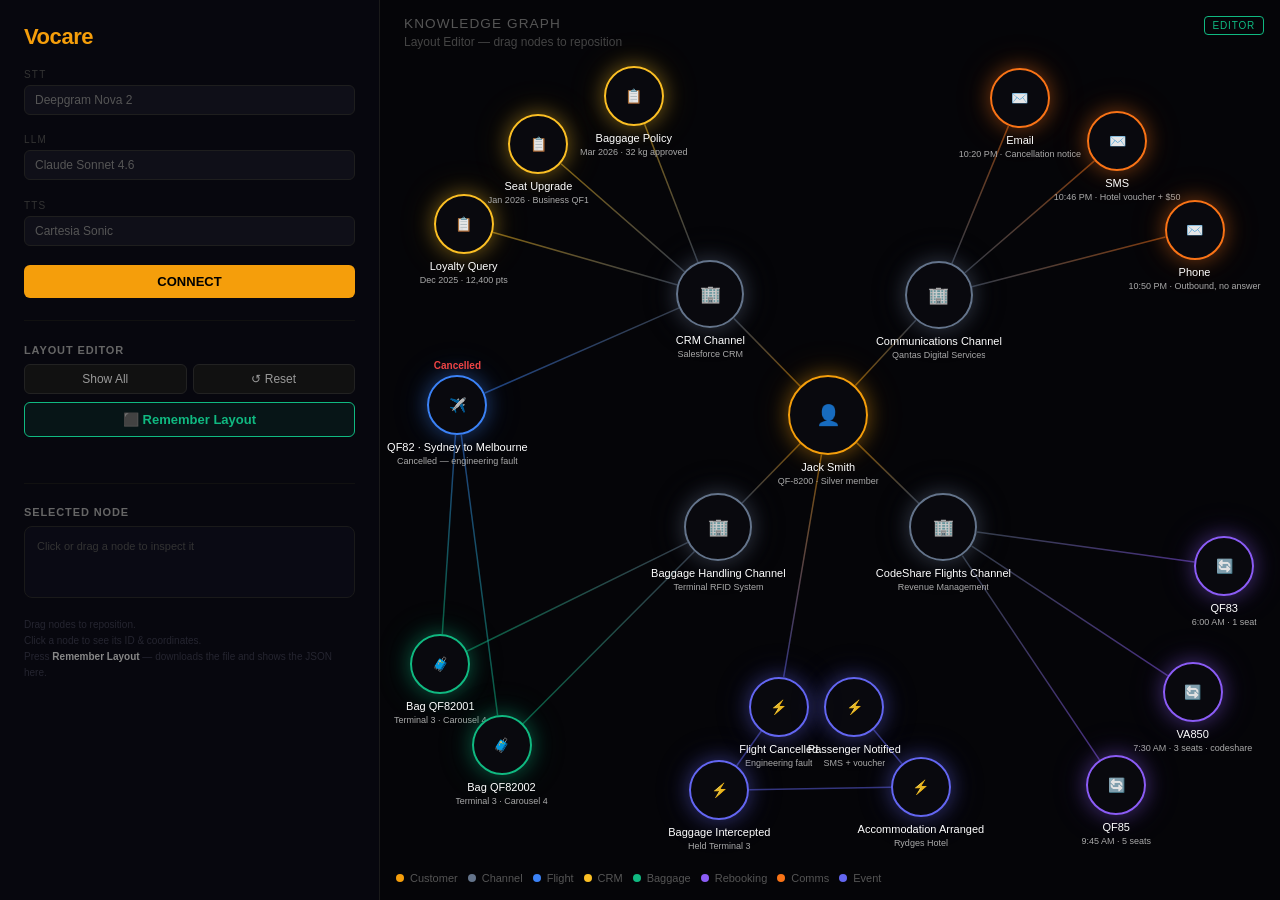
==== examples/vocare/static/graph-preview.html @ bd0ca1d4 "feat: apply user-defined node layout from layout editor Positions set via graph-preview.html drag ed" ====
<!DOCTYPE html>
<html lang="en">
<head>
  <meta charset="UTF-8" />
  <meta name="viewport" content="width=device-width, initial-scale=1.0" />
  <title>Graph Layout Editor — QF-8200</title>
  <style>
    *, *::before, *::after { box-sizing: border-box; margin: 0; padding: 0; }

    body {
      background: #050508;
      color: #e0e0e0;
      font-family: 'SF Pro Display', -apple-system, BlinkMacSystemFont, 'Segoe UI', sans-serif;
      height: 100vh;
      overflow: hidden;
      display: grid;
      grid-template-columns: 380px 1fr;
    }

    /* ── Left panel ── */
    .panel-left {
      background: #07070e;
      border-right: 1px solid #1a1a1a;
      display: flex;
      flex-direction: column;
      padding: 1.5rem;
      gap: 1.2rem;
      overflow-y: auto;
    }

    .app-title { font-size: 22px; font-weight: 700; color: #f59e0b; letter-spacing: -0.02em; }

    .section-label {
      font-size: 10px;
      color: #333;
      text-transform: uppercase;
      letter-spacing: 0.12em;
      margin-bottom: 5px;
    }

    .mock-select {
      width: 100%;
      padding: 7px 10px;
      background: #0f0f18;
      border: 1px solid #1e1e1e;
      border-radius: 6px;
      color: #555;
      font-size: 12px;
    }

    .mock-connect {
      width: 100%;
      padding: 9px;
      background: #f59e0b;
      border: none;
      border-radius: 6px;
      color: #000;
      font-weight: 700;
      font-size: 13px;
      cursor: default;
    }

    .divider { border-top: 1px solid #111; margin: 0.2rem 0; }

    /* ── Editor controls ── */
    .editor-section { display: flex; flex-direction: column; gap: 8px; }
    .editor-title {
      font-size: 11px;
      font-weight: 600;
      color: #666;
      text-transform: uppercase;
      letter-spacing: 0.08em;
    }

    .btn {
      font-size: 12px;
      font-weight: 500;
      padding: 7px 12px;
      border-radius: 6px;
      border: 1px solid #222;
      background: #111;
      color: #999;
      cursor: pointer;
      transition: all 0.18s;
      text-align: center;
    }
    .btn:hover { border-color: #444; color: #ddd; background: #1a1a1a; }

    .btn-remember {
      background: rgba(16,185,129,0.08);
      border-color: #10b981;
      color: #10b981;
      font-weight: 600;
      font-size: 13px;
      padding: 9px 12px;
    }
    .btn-remember:hover { background: rgba(16,185,129,0.16); }

    .btn-remember.saved {
      background: rgba(16,185,129,0.2);
      color: #34d399;
    }

    /* ── Node info panel ── */
    .node-info {
      background: #0a0a14;
      border: 1px solid #1a1a1a;
      border-radius: 8px;
      padding: 10px 12px;
      font-size: 11px;
      color: #555;
      min-height: 72px;
      line-height: 1.7;
    }
    .node-info .nid { color: #3b82f6; font-weight: 500; }
    .node-info .npos { color: #10b981; }
    .node-info .ntype { color: #8b5cf6; }

    .hint {
      font-size: 10px;
      color: #252530;
      line-height: 1.6;
    }

    /* ── Save status ── */
    .save-status {
      font-size: 11px;
      color: #555;
      text-align: center;
      min-height: 16px;
    }
    .save-status.ok { color: #10b981; }
    .save-status.err { color: #ef4444; }

    /* ── Right panel — graph scene ── */
    .scene {
      position: relative;
      overflow: hidden;
      background: #050508;
    }

    canvas {
      position: absolute;
      inset: 0;
      pointer-events: none;
      z-index: 1;
    }

    /* ── Nodes ── */
    .graph-node {
      position: absolute;
      border-radius: 50%;
      display: flex;
      flex-direction: column;
      align-items: center;
      justify-content: center;
      background: rgba(10, 10, 15, 0.88);
      border: 2px solid var(--node-color);
      transform: translate(-50%, -50%);
      cursor: grab;
      user-select: none;
      z-index: 3;
      transition: box-shadow 0.2s, opacity 0.4s;
    }
    .graph-node:active { cursor: grabbing; }
    .graph-node.dragging {
      box-shadow: 0 0 0 3px rgba(255,255,255,0.15), 0 0 30px var(--node-color-alpha);
      z-index: 10;
    }

    .graph-node.size-lg { width: 80px; height: 80px; }
    .graph-node.size-md { width: 68px; height: 68px; }
    .graph-node.size-sm { width: 60px; height: 60px; }

    .graph-node .node-icon { font-size: 14px; line-height: 1; }
    .graph-node.size-lg .node-icon { font-size: 20px; }
    .graph-node.size-md .node-icon { font-size: 17px; }

    .graph-node .node-label {
      position: absolute;
      bottom: -20px;
      left: 50%;
      transform: translateX(-50%);
      white-space: nowrap;
      font-size: 11px;
      font-weight: 500;
      color: #ccc;
      pointer-events: none;
    }
    .graph-node .node-sublabel {
      position: absolute;
      bottom: -33px;
      left: 50%;
      transform: translateX(-50%);
      white-space: nowrap;
      font-size: 9px;
      color: #666;
      pointer-events: none;
      max-width: 160px;
      overflow: hidden;
      text-overflow: ellipsis;
    }
    .graph-node .node-alert {
      position: absolute;
      top: -17px;
      left: 50%;
      transform: translateX(-50%);
      font-size: 10px;
      font-weight: 600;
      color: #ef4444;
      white-space: nowrap;
      pointer-events: none;
      animation: alertPulse 1.5s ease-in-out infinite;
    }
    @keyframes alertPulse { 0%,100% { opacity:.5; } 50% { opacity:1; } }

    /* Active / inactive states — matches deployed app */
    .graph-node.inactive {
      opacity: 0.35;
      box-shadow: none;
    }
    .graph-node.inactive .node-icon { opacity: 0.3; }
    .graph-node.inactive .node-label { color: #555; }
    .graph-node.inactive .node-sublabel { color: #333; }

    .graph-node.active {
      opacity: 1;
      box-shadow: 0 0 20px var(--node-color-alpha), 0 0 40px var(--node-color-alpha-dim);
    }
    .graph-node.active .node-icon { opacity: 0.9; color: #fff; }
    .graph-node.active .node-label { color: #fff; }
    .graph-node.active .node-sublabel { color: #aaa; }

    /* ── Graph overlay labels ── */
    .graph-header {
      position: absolute;
      top: 1rem;
      left: 1.5rem;
      z-index: 20;
      pointer-events: none;
    }
    .graph-header h2 {
      font-size: 0.85rem;
      font-weight: 500;
      color: #555;
      text-transform: uppercase;
      letter-spacing: 0.08em;
    }
    .graph-header .graph-status {
      font-size: 0.75rem;
      color: #444;
      margin-top: 0.25rem;
    }

    .graph-legend {
      position: absolute;
      bottom: 1rem;
      left: 1rem;
      display: flex;
      flex-wrap: wrap;
      gap: 10px;
      z-index: 20;
      pointer-events: none;
    }
    .legend-item { display: flex; align-items: center; gap: 6px; font-size: 11px; color: #555; }
    .legend-dot { width: 8px; height: 8px; border-radius: 50%; flex-shrink: 0; }

    /* ── Editor mode badge ── */
    .editor-badge {
      position: absolute;
      top: 1rem;
      right: 1rem;
      font-size: 10px;
      color: #10b981;
      border: 1px solid #10b981;
      border-radius: 4px;
      padding: 3px 8px;
      letter-spacing: 0.08em;
      z-index: 20;
      pointer-events: none;
    }
  </style>
</head>
<body>

<!-- Left panel: deployed-app controls + editor tools -->
<div class="panel-left">
  <div class="app-title">Vocare</div>

  <div>
    <div class="section-label">STT</div>
    <div class="mock-select">Deepgram Nova 2</div>
  </div>
  <div>
    <div class="section-label">LLM</div>
    <div class="mock-select">Claude Sonnet 4.6</div>
  </div>
  <div>
    <div class="section-label">TTS</div>
    <div class="mock-select">Cartesia Sonic</div>
  </div>

  <button class="mock-connect">CONNECT</button>
  <div class="divider"></div>

  <!-- Editor tools -->
  <div class="editor-section">
    <div class="editor-title">Layout Editor</div>

    <div style="display:flex;gap:6px;">
      <button class="btn" id="btnShowAll" style="flex:1;">Show All</button>
      <button class="btn" id="btnReplay"  style="flex:1;">↺ Reset</button>
    </div>

    <button class="btn-remember btn" id="btnRemember">⬛ Remember Layout</button>
    <div class="save-status" id="saveStatus"></div>
  </div>

  <div class="divider"></div>

  <!-- Selected node info -->
  <div class="editor-section">
    <div class="editor-title">Selected Node</div>
    <div class="node-info" id="nodeInfo">
      <span style="color:#333;">Click or drag a node to inspect it</span>
    </div>
  </div>

  <!-- Layout JSON output panel -->
  <div id="layoutOutput" style="display:none;flex-direction:column;gap:6px;">
    <div style="display:flex;justify-content:space-between;align-items:center;">
      <div class="editor-title">Layout JSON</div>
      <button class="btn" style="padding:2px 8px;font-size:10px;" onclick="document.getElementById('layoutOutput').style.display='none'">✕</button>
    </div>
    <textarea id="layoutJson" readonly
      style="width:100%;height:140px;background:#0a0a14;border:1px solid #1e1e1e;border-radius:6px;
             color:#10b981;font-size:10px;font-family:monospace;padding:8px;resize:vertical;"></textarea>
    <div style="font-size:10px;color:#333;">Copy this and paste it to Claude, or tell Claude "apply layout-export.json".</div>
  </div>

  <div class="hint">
    Drag nodes to reposition.<br>
    Click a node to see its ID &amp; coordinates.<br>
    Press <strong style="color:#888;">Remember Layout</strong> — downloads the file and shows the JSON here.
  </div>
</div>

<!-- Right panel: graph -->
<div class="scene" id="scene">
  <canvas id="edgeCanvas"></canvas>
  <div id="world"></div>

  <div class="graph-header">
    <h2>Knowledge Graph</h2>
    <div class="graph-status" id="graphStatus">Layout Editor — drag nodes to reposition</div>
  </div>

  <div class="editor-badge">EDITOR</div>

  <div class="graph-legend">
    <div class="legend-item"><div class="legend-dot" style="background:#f59e0b;"></div>Customer</div>
    <div class="legend-item"><div class="legend-dot" style="background:#64748b;"></div>Channel</div>
    <div class="legend-item"><div class="legend-dot" style="background:#3b82f6;"></div>Flight</div>
    <div class="legend-item"><div class="legend-dot" style="background:#fbbf24;"></div>CRM</div>
    <div class="legend-item"><div class="legend-dot" style="background:#10b981;"></div>Baggage</div>
    <div class="legend-item"><div class="legend-dot" style="background:#8b5cf6;"></div>Rebooking</div>
    <div class="legend-item"><div class="legend-dot" style="background:#f97316;"></div>Comms</div>
    <div class="legend-item"><div class="legend-dot" style="background:#6366f1;"></div>Event</div>
  </div>
</div>

<script>
// ── Graph data ────────────────────────────────────────────────────────────────

const GRAPH_DATA = {
  nodes: [
    { id: 'customer-QF-8200',          type: 'Customer',
      label: 'Jack Smith', sublabel: 'QF-8200 · Silver member' },

    { id: 'channel-crm',               type: 'Channel', label: 'CRM Channel',              sublabel: 'Salesforce CRM' },
    { id: 'channel-communications',    type: 'Channel', label: 'Communications Channel',   sublabel: 'Qantas Digital Services' },
    { id: 'channel-baggage-handling',  type: 'Channel', label: 'Baggage Handling Channel', sublabel: 'Terminal RFID System' },
    { id: 'channel-codeshare-flights', type: 'Channel', label: 'CodeShare Flights Channel',sublabel: 'Revenue Management' },

    { id: 'flight-QF82',   type: 'FlightOperation',
      label: 'QF82 · Sydney to Melbourne', sublabel: 'Cancelled — engineering fault', alert: true },
    { id: 'crm-crm-001',   type: 'CRMRecord', label: 'Loyalty Query',  sublabel: 'Dec 2025 · 12,400 pts' },
    { id: 'crm-crm-002',   type: 'CRMRecord', label: 'Seat Upgrade',   sublabel: 'Jan 2026 · Business QF1' },
    { id: 'crm-crm-003',   type: 'CRMRecord', label: 'Baggage Policy', sublabel: 'Mar 2026 · 32 kg approved' },

    { id: 'comm-Email',    type: 'Communication', label: 'Email', sublabel: '10:20 PM · Cancellation notice' },
    { id: 'comm-SMS',      type: 'Communication', label: 'SMS',   sublabel: '10:46 PM · Hotel voucher + $50' },
    { id: 'comm-Phone',    type: 'Communication', label: 'Phone', sublabel: '10:50 PM · Outbound, no answer' },

    { id: 'baggage-QF82001', type: 'Baggage', label: 'Bag QF82001', sublabel: 'Terminal 3 · Carousel 4' },
    { id: 'baggage-QF82002', type: 'Baggage', label: 'Bag QF82002', sublabel: 'Terminal 3 · Carousel 4' },

    { id: 'rebooking-QF83',  type: 'Rebooking', label: 'QF83',  sublabel: '6:00 AM · 1 seat' },
    { id: 'rebooking-VA850', type: 'Rebooking', label: 'VA850', sublabel: '7:30 AM · 3 seats · codeshare' },
    { id: 'rebooking-QF85',  type: 'Rebooking', label: 'QF85',  sublabel: '9:45 AM · 5 seats' },

    { id: 'event-evt-001', type: 'Event', label: 'Flight Cancelled',       sublabel: 'Engineering fault' },
    { id: 'event-evt-002', type: 'Event', label: 'Baggage Intercepted',    sublabel: 'Held Terminal 3' },
    { id: 'event-evt-003', type: 'Event', label: 'Accommodation Arranged', sublabel: 'Rydges Hotel' },
    { id: 'event-evt-004', type: 'Event', label: 'Passenger Notified',     sublabel: 'SMS + voucher' },
  ],
  edges: [
    { source: 'customer-QF-8200', target: 'channel-crm' },
    { source: 'customer-QF-8200', target: 'channel-communications' },
    { source: 'customer-QF-8200', target: 'channel-baggage-handling' },
    { source: 'customer-QF-8200', target: 'channel-codeshare-flights' },

    { source: 'channel-crm', target: 'flight-QF82' },
    { source: 'channel-crm', target: 'crm-crm-001' },
    { source: 'channel-crm', target: 'crm-crm-002' },
    { source: 'channel-crm', target: 'crm-crm-003' },

    { source: 'channel-communications', target: 'comm-Email' },
    { source: 'channel-communications', target: 'comm-SMS' },
    { source: 'channel-communications', target: 'comm-Phone' },

    { source: 'channel-baggage-handling', target: 'baggage-QF82001' },
    { source: 'channel-baggage-handling', target: 'baggage-QF82002' },

    { source: 'channel-codeshare-flights', target: 'rebooking-QF83' },
    { source: 'channel-codeshare-flights', target: 'rebooking-VA850' },
    { source: 'channel-codeshare-flights', target: 'rebooking-QF85' },

    { source: 'baggage-QF82001', target: 'flight-QF82' },
    { source: 'baggage-QF82002', target: 'flight-QF82' },

    { source: 'customer-QF-8200', target: 'event-evt-001' },
    { source: 'event-evt-001',    target: 'event-evt-002' },
    { source: 'event-evt-002',    target: 'event-evt-003' },
    { source: 'event-evt-003',    target: 'event-evt-004' },
  ],
};

// ── Visual config ─────────────────────────────────────────────────────────────

const TYPE_COLORS = {
  Customer:        { hex: '#f59e0b', rgb: '245,158,11' },
  Channel:         { hex: '#64748b', rgb: '100,116,139' },
  FlightOperation: { hex: '#3b82f6', rgb: '59,130,246' },
  CRMRecord:       { hex: '#fbbf24', rgb: '251,191,36' },
  Baggage:         { hex: '#10b981', rgb: '16,185,129' },
  Rebooking:       { hex: '#8b5cf6', rgb: '139,92,246' },
  Communication:   { hex: '#f97316', rgb: '249,115,22' },
  Event:           { hex: '#6366f1', rgb: '99,102,241' },
};

const NODE_ICONS = {
  Customer: '👤', Channel: '🏢', FlightOperation: '✈️',
  CRMRecord: '📋', Baggage: '🧳', Rebooking: '🔄',
  Communication: '✉️', Event: '⚡',
};

// Radius in px (half of node diameter) — used for edge termination
const NODE_RADII = { Customer: 40, Channel: 34 };
function nodeRadius(type) { return NODE_RADII[type] || 30; }

// z values per type (preserved for deployed LAYOUT_MAP, not used for 2D rendering)
const TYPE_Z = {
  Customer: 0, Channel: -150,
  FlightOperation: -300, CRMRecord: -300, Communication: -300,
  Baggage: -300, Rebooking: -300, Event: -450,
};

const INITIAL_LAYOUT = {
  Customer:        [{ xPct: 49.8, yPct: 46.1 }],
  Channel: [
    { xPct: 36.7, yPct: 32.7 },
    { xPct: 62.1, yPct: 32.8 },
    { xPct: 37.6, yPct: 58.6 },
    { xPct: 62.6, yPct: 58.6 },
  ],
  FlightOperation: [{ xPct: 8.6,  yPct: 45.0 }],
  CRMRecord:       [{ xPct: 9.3,  yPct: 24.9 }, { xPct: 17.6, yPct: 16.0 }, { xPct: 28.2, yPct: 10.7 }],
  Communication:   [{ xPct: 71.1, yPct: 10.9 }, { xPct: 81.9, yPct: 15.7 }, { xPct: 90.5, yPct: 25.5 }],
  Baggage:         [{ xPct: 6.7,  yPct: 73.8 }, { xPct: 13.5, yPct: 82.8 }],
  Rebooking:       [{ xPct: 93.8, yPct: 62.9 }, { xPct: 90.3, yPct: 76.9 }, { xPct: 81.8, yPct: 87.2 }],
  Event:           [{ xPct: 44.3, yPct: 78.5 }, { xPct: 37.7, yPct: 87.8 }, { xPct: 60.1, yPct: 87.4 }, { xPct: 52.7, yPct: 78.5 }],
};

const TYPE_ORDER = ['Customer','Channel','FlightOperation','CRMRecord','Communication','Baggage','Rebooking','Event'];

// ── State ─────────────────────────────────────────────────────────────────────

const scene    = document.getElementById('scene');
const world    = document.getElementById('world');
const canvas   = document.getElementById('edgeCanvas');
const ctx      = canvas.getContext('2d');
const nodeInfo = document.getElementById('nodeInfo');
const status   = document.getElementById('graphStatus');
const saveStatus = document.getElementById('saveStatus');

let nodes    = [];   // { id, type, el, xPct, yPct, z, active }
let edges    = [];   // { srcId, tgtId }
let nodeMap  = {};
let selected = null;

// Drag state
let dragging  = null;
let dragOffX  = 0;
let dragOffY  = 0;

// ── Build scene ───────────────────────────────────────────────────────────────

function buildScene() {
  world.innerHTML = '';
  nodes = []; edges = []; nodeMap = {};
  selected = null;

  const groups = {};
  GRAPH_DATA.nodes.forEach(n => {
    if (!groups[n.type]) groups[n.type] = [];
    groups[n.type].push(n);
  });

  TYPE_ORDER.forEach(type => {
    const group   = groups[type] || [];
    const layouts = INITIAL_LAYOUT[type] || [];
    group.forEach((n, i) => {
      const pos   = layouts[i] || layouts[0] || { xPct: 50, yPct: 50 };
      const color = TYPE_COLORS[n.type] || TYPE_COLORS.Customer;
      const sizeClass = type === 'Customer' ? 'size-lg' : type === 'Channel' ? 'size-md' : 'size-sm';

      const el = document.createElement('div');
      el.className = `graph-node ${sizeClass} inactive`;
      el.style.setProperty('--node-color',           color.hex);
      el.style.setProperty('--node-color-alpha',     `rgba(${color.rgb}, 0.4)`);
      el.style.setProperty('--node-color-alpha-dim', `rgba(${color.rgb}, 0.15)`);

      const icon = document.createElement('span');
      icon.className = 'node-icon';
      icon.textContent = NODE_ICONS[type] || '?';
      el.appendChild(icon);

      const label = document.createElement('span');
      label.className = 'node-label';
      label.textContent = n.label;
      el.appendChild(label);

      if (n.sublabel) {
        const sub = document.createElement('span');
        sub.className = 'node-sublabel';
        sub.textContent = n.sublabel;
        el.appendChild(sub);
      }

      if (n.alert) {
        const alert = document.createElement('span');
        alert.className = 'node-alert';
        alert.textContent = 'Cancelled';
        el.appendChild(alert);
      }

      world.appendChild(el);

      const node = {
        id: n.id, type: n.type, el,
        xPct: pos.xPct, yPct: pos.yPct,
        z: TYPE_Z[type] ?? -300,
        active: false,
      };
      nodes.push(node);
      nodeMap[n.id] = node;

      positionNode(node);
      attachDrag(el, node);
    });
  });

  GRAPH_DATA.edges.forEach(e => {
    if (nodeMap[e.source] && nodeMap[e.target]) {
      edges.push({ srcId: e.source, tgtId: e.target });
    }
  });

  resize();
  drawEdges();
}

function positionNode(node) {
  const W = scene.clientWidth;
  const H = scene.clientHeight;
  node.el.style.left = `${node.xPct / 100 * W}px`;
  node.el.style.top  = `${node.yPct / 100 * H}px`;
}

function nodeCenter(node) {
  const W = scene.clientWidth;
  const H = scene.clientHeight;
  return { x: node.xPct / 100 * W, y: node.yPct / 100 * H };
}

// ── Edge drawing — border-to-border ──────────────────────────────────────────

function edgeEndpoints(sx, sy, sr, tx, ty, tr) {
  const dx = tx - sx;
  const dy = ty - sy;
  const dist = Math.hypot(dx, dy);
  if (dist < 2) return [sx, sy, tx, ty];
  const nx = dx / dist;
  const ny = dy / dist;
  return [sx + nx * sr, sy + ny * sr, tx - nx * tr, ty - ny * tr];
}

function drawEdges() {
  const W = scene.clientWidth;
  const H = scene.clientHeight;
  const dpr = window.devicePixelRatio || 1;
  ctx.clearRect(0, 0, W, H);

  edges.forEach(e => {
    const src = nodeMap[e.srcId];
    const tgt = nodeMap[e.tgtId];
    if (!src || !tgt) return;

    const sc = nodeCenter(src);
    const tc = nodeCenter(tgt);
    const sr = nodeRadius(src.type);
    const tr = nodeRadius(tgt.type);
    const [x1, y1, x2, y2] = edgeEndpoints(sc.x, sc.y, sr, tc.x, tc.y, tr);

    const srcColor = TYPE_COLORS[src.type] || TYPE_COLORS.Customer;
    const tgtColor = TYPE_COLORS[tgt.type] || TYPE_COLORS.Customer;
    const grad = ctx.createLinearGradient(x1, y1, x2, y2);

    const srcAlpha = src.active ? 0.5 : 0.15;
    const tgtAlpha = tgt.active ? 0.5 : 0.15;
    grad.addColorStop(0, `rgba(${srcColor.rgb}, ${srcAlpha})`);
    grad.addColorStop(1, `rgba(${tgtColor.rgb}, ${tgtAlpha})`);

    ctx.beginPath();
    ctx.moveTo(x1, y1);
    ctx.lineTo(x2, y2);
    ctx.strokeStyle = grad;
    ctx.lineWidth = src.active && tgt.active ? 1.5 : 0.8;
    ctx.stroke();
  });
}

// ── Drag ─────────────────────────────────────────────────────────────────────

function attachDrag(el, node) {
  el.addEventListener('pointerdown', (e) => {
    e.preventDefault();
    dragging  = node;
    dragOffX  = e.clientX - el.getBoundingClientRect().left - el.offsetWidth / 2 + (node.xPct / 100 * scene.clientWidth - el.getBoundingClientRect().left - el.offsetWidth / 2);
    dragOffY  = 0;
    el.setPointerCapture(e.pointerId);
    el.classList.add('dragging');
    selectNode(node);
  });

  el.addEventListener('pointermove', (e) => {
    if (dragging !== node) return;
    const rect = scene.getBoundingClientRect();
    const W = scene.clientWidth;
    const H = scene.clientHeight;
    const x = e.clientX - rect.left;
    const y = e.clientY - rect.top;
    node.xPct = Math.max(2, Math.min(98, (x / W) * 100));
    node.yPct = Math.max(2, Math.min(98, (y / H) * 100));
    positionNode(node);
    updateNodeInfo(node);
    drawEdges();
  });

  el.addEventListener('pointerup', () => {
    if (dragging !== node) return;
    el.classList.remove('dragging');
    dragging = null;
    updateNodeInfo(node);
    drawEdges();
  });

  // Click to select (without drag)
  el.addEventListener('click', () => selectNode(node));
}

// ── Selection ─────────────────────────────────────────────────────────────────

function selectNode(node) {
  selected = node;
  updateNodeInfo(node);
}

function updateNodeInfo(node) {
  nodeInfo.innerHTML = `
    <span class="ntype">${node.type}</span><br>
    <span class="nid">${node.id}</span><br>
    <span class="npos">x: ${node.xPct.toFixed(1)}%  y: ${node.yPct.toFixed(1)}%</span>
    <span style="color:#333;">  z: ${node.z}</span>
  `;
}

// ── Activate all / replay ─────────────────────────────────────────────────────

function showAll() {
  nodes.forEach(n => {
    n.active = true;
    n.el.classList.remove('inactive');
    n.el.classList.add('active');
  });
  drawEdges();
}

function resetActive() {
  nodes.forEach(n => {
    n.active = false;
    n.el.classList.remove('active');
    n.el.classList.add('inactive');
  });
  drawEdges();
  status.textContent = 'Layout Editor — drag nodes to reposition';
}

// ── Remember layout ───────────────────────────────────────────────────────────

function buildLayoutExport() {
  // Group nodes by type in typeOrder order, preserving slot order
  const byType = {};
  TYPE_ORDER.forEach(t => { byType[t] = []; });
  nodes.forEach(n => {
    if (byType[n.type] !== undefined) {
      byType[n.type].push({
        xPct: Math.round(n.xPct * 10) / 10,
        yPct: Math.round(n.yPct * 10) / 10,
        z: n.z,
      });
    }
  });
  // Remove empty types
  Object.keys(byType).forEach(k => { if (!byType[k].length) delete byType[k]; });
  return byType;
}

function rememberLayout() {
  const btn    = document.getElementById('btnRemember');
  const layout = buildLayoutExport();
  const json   = JSON.stringify(layout, null, 2);

  // 1. Download the file directly to the user's machine
  const blob = new Blob([json], { type: 'application/json' });
  const url  = URL.createObjectURL(blob);
  const a    = document.createElement('a');
  a.href     = url;
  a.download = 'layout-export.json';
  a.click();
  URL.revokeObjectURL(url);

  // 2. Show the JSON in the output panel so Claude can also read it from chat
  const panel = document.getElementById('layoutOutput');
  const ta    = document.getElementById('layoutJson');
  ta.value    = json;
  panel.style.display = 'flex';
  ta.select();

  btn.classList.add('saved');
  btn.textContent = '✓ Layout Remembered';
  saveStatus.textContent = 'Downloaded layout-export.json — tell Claude "apply it".';
  saveStatus.className = 'save-status ok';

  setTimeout(() => {
    btn.classList.remove('saved');
    btn.textContent = '⬛ Remember Layout';
  }, 3000);
}

// ── Resize ────────────────────────────────────────────────────────────────────

function resize() {
  const dpr = window.devicePixelRatio || 1;
  const W = scene.clientWidth;
  const H = scene.clientHeight;
  canvas.width  = W * dpr;
  canvas.height = H * dpr;
  canvas.style.width  = W + 'px';
  canvas.style.height = H + 'px';
  ctx.setTransform(dpr, 0, 0, dpr, 0, 0);
  nodes.forEach(positionNode);
  drawEdges();
}

window.addEventListener('resize', resize);

// ── Wire buttons ──────────────────────────────────────────────────────────────

document.getElementById('btnShowAll').addEventListener('click', showAll);
document.getElementById('btnReplay').addEventListener('click', resetActive);
document.getElementById('btnRemember').addEventListener('click', rememberLayout);

// ── Boot ──────────────────────────────────────────────────────────────────────

buildScene();
// Start with all nodes visible so the layout is easy to work with
showAll();
</script>
</body>
</html>
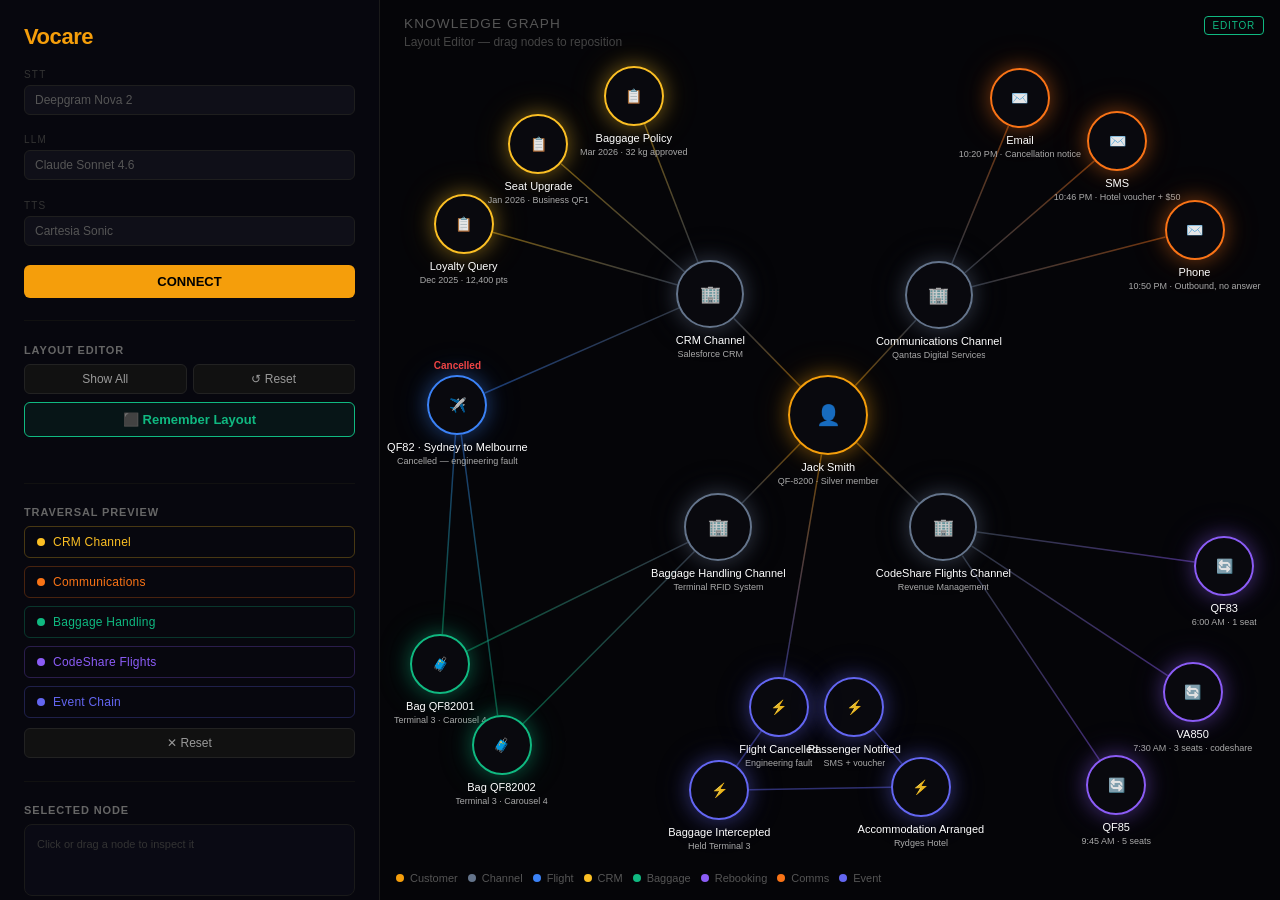
==== commit 2563aab7: "fix: TTS interruptions & graph layout optimizations" ====
--- a/examples/vocare/static/graph-preview.html
+++ b/examples/vocare/static/graph-preview.html
@@ -99,6 +99,33 @@
     .btn-remember.saved {
       background: rgba(16,185,129,0.2);
       color: #34d399;
+    }
+
+    /* ── Traversal buttons ── */
+    .btn-traversal {
+      width: 100%;
+      padding: 8px 12px;
+      border-radius: 6px;
+      border: 1px solid;
+      background: transparent;
+      font-size: 12px;
+      font-weight: 500;
+      cursor: pointer;
+      transition: all 0.18s;
+      text-align: left;
+      display: flex;
+      align-items: center;
+      gap: 8px;
+      letter-spacing: 0.02em;
+    }
+    .btn-traversal:hover { filter: brightness(1.3); background: rgba(255,255,255,0.03); }
+    .btn-traversal.trav-active { filter: brightness(1.4); background: rgba(255,255,255,0.06); }
+
+    .trav-dot {
+      width: 8px;
+      height: 8px;
+      border-radius: 50%;
+      flex-shrink: 0;
     }
 
     /* ── Node info panel ── */
@@ -318,6 +345,46 @@
 
   <div class="divider"></div>
 
+  <!-- Traversal paths -->
+  <div class="editor-section">
+    <div class="editor-title">Traversal Preview</div>
+
+    <button class="btn-traversal" id="trav-crm"
+      style="color:#fbbf24;border-color:#fbbf2444;"
+      onclick="highlightPath('crm')">
+      <span class="trav-dot" style="background:#fbbf24;"></span>CRM Channel
+    </button>
+
+    <button class="btn-traversal" id="trav-comms"
+      style="color:#f97316;border-color:#f9731644;"
+      onclick="highlightPath('comms')">
+      <span class="trav-dot" style="background:#f97316;"></span>Communications
+    </button>
+
+    <button class="btn-traversal" id="trav-baggage"
+      style="color:#10b981;border-color:#10b98144;"
+      onclick="highlightPath('baggage')">
+      <span class="trav-dot" style="background:#10b981;"></span>Baggage Handling
+    </button>
+
+    <button class="btn-traversal" id="trav-codeshare"
+      style="color:#8b5cf6;border-color:#8b5cf644;"
+      onclick="highlightPath('codeshare')">
+      <span class="trav-dot" style="background:#8b5cf6;"></span>CodeShare Flights
+    </button>
+
+    <button class="btn-traversal" id="trav-events"
+      style="color:#6366f1;border-color:#6366f144;"
+      onclick="highlightPath('events')">
+      <span class="trav-dot" style="background:#6366f1;"></span>Event Chain
+    </button>
+
+    <button class="btn" id="btnClearPath" onclick="clearPath()"
+      style="margin-top:2px;">✕ Reset</button>
+  </div>
+
+  <div class="divider"></div>
+
   <!-- Selected node info -->
   <div class="editor-section">
     <div class="editor-title">Selected Node</div>
@@ -484,6 +551,45 @@
 
 const TYPE_ORDER = ['Customer','Channel','FlightOperation','CRMRecord','Communication','Baggage','Rebooking','Event'];
 
+// ── Traversal paths ───────────────────────────────────────────────────────────
+// Each path defines the ordered node sequence and which edges light up.
+// steps[0] is always Customer; animation plays one step every STEP_MS.
+
+const STEP_MS = 320;
+
+const TRAVERSAL_PATHS = {
+  crm: {
+    label: 'CRM',
+    color: '#fbbf24',
+    steps: ['customer-QF-8200','channel-crm','flight-QF82','crm-crm-001','crm-crm-002','crm-crm-003'],
+    edgeKeys: new Set(['customer-QF-8200::channel-crm','channel-crm::flight-QF82','channel-crm::crm-crm-001','channel-crm::crm-crm-002','channel-crm::crm-crm-003']),
+  },
+  comms: {
+    label: 'Communications',
+    color: '#f97316',
+    steps: ['customer-QF-8200','channel-communications','comm-Email','comm-SMS','comm-Phone'],
+    edgeKeys: new Set(['customer-QF-8200::channel-communications','channel-communications::comm-Email','channel-communications::comm-SMS','channel-communications::comm-Phone']),
+  },
+  baggage: {
+    label: 'Baggage',
+    color: '#10b981',
+    steps: ['customer-QF-8200','channel-baggage-handling','baggage-QF82001','baggage-QF82002'],
+    edgeKeys: new Set(['customer-QF-8200::channel-baggage-handling','channel-baggage-handling::baggage-QF82001','channel-baggage-handling::baggage-QF82002']),
+  },
+  codeshare: {
+    label: 'Flights',
+    color: '#8b5cf6',
+    steps: ['customer-QF-8200','channel-codeshare-flights','rebooking-QF83','rebooking-VA850','rebooking-QF85'],
+    edgeKeys: new Set(['customer-QF-8200::channel-codeshare-flights','channel-codeshare-flights::rebooking-QF83','channel-codeshare-flights::rebooking-VA850','channel-codeshare-flights::rebooking-QF85']),
+  },
+  events: {
+    label: 'Event Chain',
+    color: '#6366f1',
+    steps: ['customer-QF-8200','event-evt-001','event-evt-002','event-evt-003','event-evt-004'],
+    edgeKeys: new Set(['customer-QF-8200::event-evt-001','event-evt-001::event-evt-002','event-evt-002::event-evt-003','event-evt-003::event-evt-004']),
+  },
+};
+
 // ── State ─────────────────────────────────────────────────────────────────────
 
 const scene    = document.getElementById('scene');
@@ -503,6 +609,11 @@
 let dragging  = null;
 let dragOffX  = 0;
 let dragOffY  = 0;
+
+// Path highlight state — null when not in path mode
+let activePath    = null;  // current TRAVERSAL_PATHS entry
+let revealedIds   = null;  // Set of node IDs revealed so far in animation
+let pathTimers    = [];    // setTimeout handles so we can cancel
 
 // ── Build scene ───────────────────────────────────────────────────────────────
 
@@ -609,7 +720,6 @@
 function drawEdges() {
   const W = scene.clientWidth;
   const H = scene.clientHeight;
-  const dpr = window.devicePixelRatio || 1;
   ctx.clearRect(0, 0, W, H);
 
   edges.forEach(e => {
@@ -625,19 +735,53 @@
 
     const srcColor = TYPE_COLORS[src.type] || TYPE_COLORS.Customer;
     const tgtColor = TYPE_COLORS[tgt.type] || TYPE_COLORS.Customer;
-    const grad = ctx.createLinearGradient(x1, y1, x2, y2);
-
-    const srcAlpha = src.active ? 0.5 : 0.15;
-    const tgtAlpha = tgt.active ? 0.5 : 0.15;
-    grad.addColorStop(0, `rgba(${srcColor.rgb}, ${srcAlpha})`);
-    grad.addColorStop(1, `rgba(${tgtColor.rgb}, ${tgtAlpha})`);
-
-    ctx.beginPath();
-    ctx.moveTo(x1, y1);
-    ctx.lineTo(x2, y2);
-    ctx.strokeStyle = grad;
-    ctx.lineWidth = src.active && tgt.active ? 1.5 : 0.8;
-    ctx.stroke();
+
+    let lineWidth, alpha, glowing = false;
+
+    if (activePath) {
+      // Path mode: only light up edges where BOTH endpoints are revealed
+      const key  = `${e.srcId}::${e.tgtId}`;
+      const rkey = `${e.tgtId}::${e.srcId}`;
+      const inPath = activePath.edgeKeys.has(key) || activePath.edgeKeys.has(rkey);
+      const revealed = revealedIds && revealedIds.has(e.srcId) && revealedIds.has(e.tgtId);
+      if (inPath && revealed) {
+        lineWidth = 2.2;
+        alpha     = 0.85;
+        glowing   = true;
+      } else {
+        lineWidth = 0.6;
+        alpha     = 0.04;
+      }
+    } else {
+      // Normal mode: brightness follows node active state
+      lineWidth = src.active && tgt.active ? 1.5 : 0.7;
+      alpha     = src.active && tgt.active ? 0.45 : 0.12;
+    }
+
+    if (glowing) {
+      // Solid path color with glow
+      ctx.save();
+      ctx.shadowColor = activePath.color;
+      ctx.shadowBlur  = 12;
+      ctx.strokeStyle = activePath.color;
+      ctx.lineWidth   = lineWidth;
+      ctx.globalAlpha = alpha;
+      ctx.beginPath();
+      ctx.moveTo(x1, y1);
+      ctx.lineTo(x2, y2);
+      ctx.stroke();
+      ctx.restore();
+    } else {
+      const grad = ctx.createLinearGradient(x1, y1, x2, y2);
+      grad.addColorStop(0, `rgba(${srcColor.rgb}, ${alpha})`);
+      grad.addColorStop(1, `rgba(${tgtColor.rgb}, ${alpha})`);
+      ctx.beginPath();
+      ctx.moveTo(x1, y1);
+      ctx.lineTo(x2, y2);
+      ctx.strokeStyle = grad;
+      ctx.lineWidth   = lineWidth;
+      ctx.stroke();
+    }
   });
 }
 
@@ -769,6 +913,81 @@
   }, 3000);
 }
 
+// ── Path traversal ───────────────────────────────────────────────────────────
+
+function clearPath() {
+  pathTimers.forEach(clearTimeout);
+  pathTimers = [];
+  activePath  = null;
+  revealedIds = null;
+
+  // Restore all nodes to active (show-all state)
+  nodes.forEach(n => {
+    n.active = true;
+    n.el.classList.remove('inactive', 'path-dim');
+    n.el.classList.add('active');
+    n.el.style.opacity = '';
+  });
+  drawEdges();
+  status.textContent = 'Layout Editor — drag nodes to reposition';
+
+  // Deactivate all traversal buttons
+  document.querySelectorAll('.btn-traversal').forEach(b => b.classList.remove('trav-active'));
+}
+
+function highlightPath(key) {
+  const path = TRAVERSAL_PATHS[key];
+  if (!path) return;
+
+  // Cancel any in-progress animation
+  pathTimers.forEach(clearTimeout);
+  pathTimers = [];
+  document.querySelectorAll('.btn-traversal').forEach(b => b.classList.remove('trav-active'));
+  document.getElementById(`trav-${key}`).classList.add('trav-active');
+
+  activePath  = path;
+  revealedIds = new Set();
+  const pathSet = new Set(path.steps);
+
+  // Dim all nodes immediately
+  nodes.forEach(n => {
+    n.active = false;
+    n.el.classList.remove('active');
+    n.el.classList.add('inactive');
+    n.el.style.opacity = pathSet.has(n.id) ? '0.2' : '0.07';
+  });
+  drawEdges();
+
+  status.textContent = `Traversing: ${path.label}…`;
+
+  // Reveal each step sequentially
+  path.steps.forEach((nodeId, i) => {
+    const t = setTimeout(() => {
+      const node = nodeMap[nodeId];
+      if (!node) return;
+
+      revealedIds.add(nodeId);
+      node.active = true;
+      node.el.classList.remove('inactive');
+      node.el.classList.add('active');
+      node.el.style.opacity = '1';
+
+      // Pulse the node briefly
+      node.el.style.boxShadow = `0 0 28px ${path.color}, 0 0 56px ${path.color}44`;
+      setTimeout(() => {
+        node.el.style.boxShadow = '';
+      }, 600);
+
+      drawEdges();
+
+      if (i === path.steps.length - 1) {
+        status.textContent = `${path.label} path — click another or Reset`;
+      }
+    }, i * STEP_MS);
+    pathTimers.push(t);
+  });
+}
+
 // ── Resize ────────────────────────────────────────────────────────────────────
 
 function resize() {
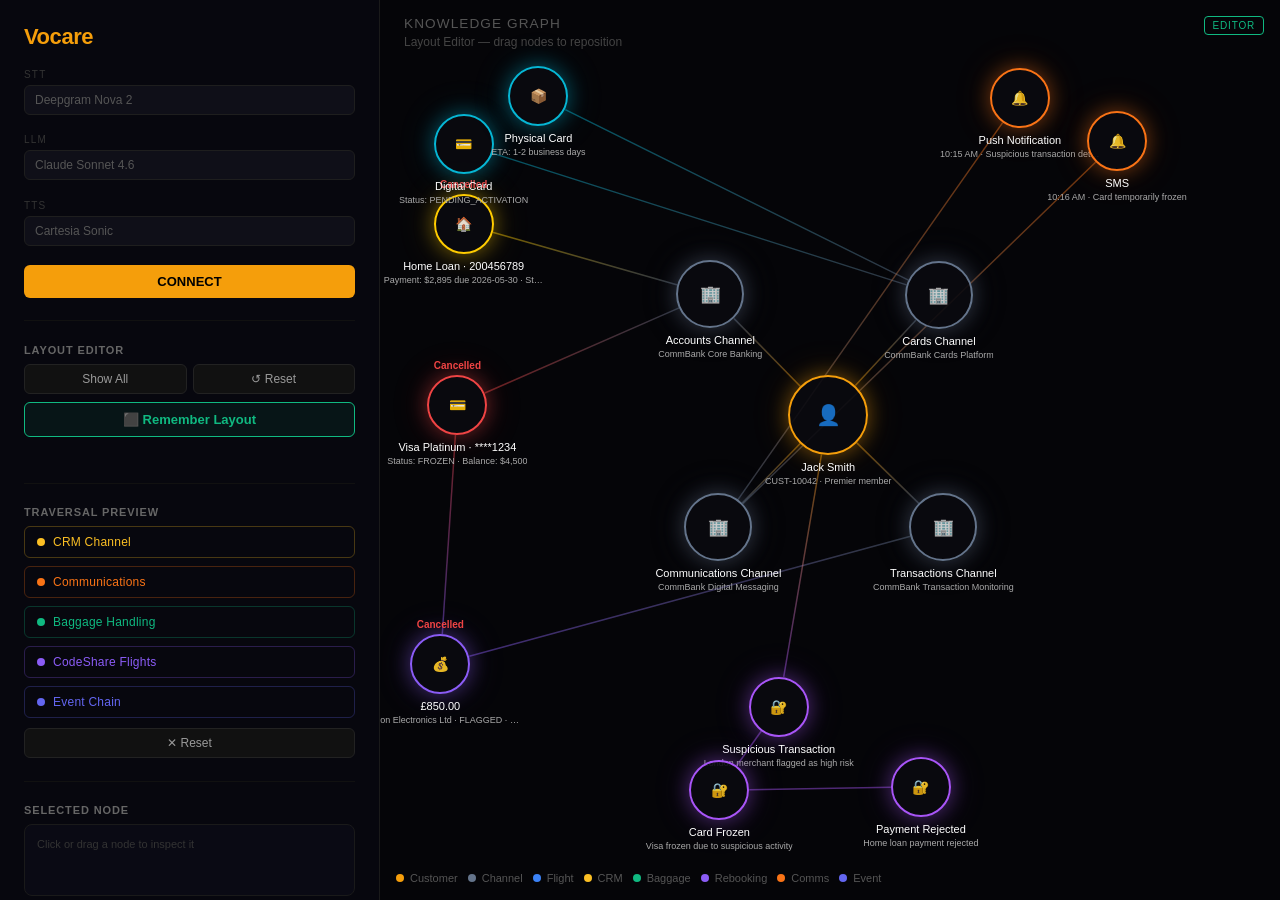
==== commit 76acf894: "feat: add CommBank demo graph" ====
--- a/examples/vocare/static/graph-preview.html
+++ b/examples/vocare/static/graph-preview.html
@@ -3,7 +3,7 @@
 <head>
   <meta charset="UTF-8" />
   <meta name="viewport" content="width=device-width, initial-scale=1.0" />
-  <title>Graph Layout Editor — QF-8200</title>
+  <title>Graph Layout Editor — CommBank Premier</title>
   <style>
     *, *::before, *::after { box-sizing: border-box; margin: 0; padding: 0; }
 
@@ -441,85 +441,79 @@
 
 const GRAPH_DATA = {
   nodes: [
-    { id: 'customer-QF-8200',          type: 'Customer',
-      label: 'Jack Smith', sublabel: 'QF-8200 · Silver member' },
-
-    { id: 'channel-crm',               type: 'Channel', label: 'CRM Channel',              sublabel: 'Salesforce CRM' },
-    { id: 'channel-communications',    type: 'Channel', label: 'Communications Channel',   sublabel: 'Qantas Digital Services' },
-    { id: 'channel-baggage-handling',  type: 'Channel', label: 'Baggage Handling Channel', sublabel: 'Terminal RFID System' },
-    { id: 'channel-codeshare-flights', type: 'Channel', label: 'CodeShare Flights Channel',sublabel: 'Revenue Management' },
-
-    { id: 'flight-QF82',   type: 'FlightOperation',
-      label: 'QF82 · Sydney to Melbourne', sublabel: 'Cancelled — engineering fault', alert: true },
-    { id: 'crm-crm-001',   type: 'CRMRecord', label: 'Loyalty Query',  sublabel: 'Dec 2025 · 12,400 pts' },
-    { id: 'crm-crm-002',   type: 'CRMRecord', label: 'Seat Upgrade',   sublabel: 'Jan 2026 · Business QF1' },
-    { id: 'crm-crm-003',   type: 'CRMRecord', label: 'Baggage Policy', sublabel: 'Mar 2026 · 32 kg approved' },
-
-    { id: 'comm-Email',    type: 'Communication', label: 'Email', sublabel: '10:20 PM · Cancellation notice' },
-    { id: 'comm-SMS',      type: 'Communication', label: 'SMS',   sublabel: '10:46 PM · Hotel voucher + $50' },
-    { id: 'comm-Phone',    type: 'Communication', label: 'Phone', sublabel: '10:50 PM · Outbound, no answer' },
-
-    { id: 'baggage-QF82001', type: 'Baggage', label: 'Bag QF82001', sublabel: 'Terminal 3 · Carousel 4' },
-    { id: 'baggage-QF82002', type: 'Baggage', label: 'Bag QF82002', sublabel: 'Terminal 3 · Carousel 4' },
-
-    { id: 'rebooking-QF83',  type: 'Rebooking', label: 'QF83',  sublabel: '6:00 AM · 1 seat' },
-    { id: 'rebooking-VA850', type: 'Rebooking', label: 'VA850', sublabel: '7:30 AM · 3 seats · codeshare' },
-    { id: 'rebooking-QF85',  type: 'Rebooking', label: 'QF85',  sublabel: '9:45 AM · 5 seats' },
-
-    { id: 'event-evt-001', type: 'Event', label: 'Flight Cancelled',       sublabel: 'Engineering fault' },
-    { id: 'event-evt-002', type: 'Event', label: 'Baggage Intercepted',    sublabel: 'Held Terminal 3' },
-    { id: 'event-evt-003', type: 'Event', label: 'Accommodation Arranged', sublabel: 'Rydges Hotel' },
-    { id: 'event-evt-004', type: 'Event', label: 'Passenger Notified',     sublabel: 'SMS + voucher' },
+    { id: 'customer-CUST-10042',          type: 'Customer',
+      label: 'Jack Smith', sublabel: 'CUST-10042 · Premier member' },
+
+    { id: 'channel-accounts',               type: 'Channel', label: 'Accounts Channel',              sublabel: 'CommBank Core Banking' },
+    { id: 'channel-cards',    type: 'Channel', label: 'Cards Channel',   sublabel: 'CommBank Cards Platform' },
+    { id: 'channel-communications',  type: 'Channel', label: 'Communications Channel', sublabel: 'CommBank Digital Messaging' },
+    { id: 'channel-transactions', type: 'Channel', label: 'Transactions Channel',sublabel: 'CommBank Transaction Monitoring' },
+
+    { id: 'card-visa-1234',   type: 'Card',
+      label: 'Visa Platinum · ****1234', sublabel: 'Status: FROZEN · Balance: $4,500', alert: true },
+    { id: 'homeloan-200456789',   type: 'HomeLoan', label: 'Home Loan · 200456789',  sublabel: 'Payment: $2,895 due 2026-05-30 · Status: REJECTED', alert: true },
+
+    { id: 'comm-Push',    type: 'Communication', label: 'Push Notification', sublabel: '10:15 AM · Suspicious transaction detected' },
+    { id: 'comm-SMS',      type: 'Communication', label: 'SMS',   sublabel: '10:16 AM · Card temporarily frozen' },
+
+    { id: 'digitalcard-DIGITAL-789456', type: 'DigitalCard', label: 'Digital Card', sublabel: 'Status: PENDING_ACTIVATION' },
+    { id: 'physicalcard-PHYSICAL-123789', type: 'PhysicalCard', label: 'Physical Card', sublabel: 'ETA: 1-2 business days' },
+
+    { id: 'txn-TXN-LONDON-98765', type: 'Transaction', label: '£850.00', sublabel: 'London Electronics Ltd · FLAGGED · Risk: 0.92', alert: true },
+
+    { id: 'event-evt-001', type: 'Event', label: 'Suspicious Transaction',       sublabel: 'London merchant flagged as high risk' },
+    { id: 'event-evt-002', type: 'Event', label: 'Card Frozen',    sublabel: 'Visa frozen due to suspicious activity' },
+    { id: 'event-evt-003', type: 'Event', label: 'Payment Rejected', sublabel: 'Home loan payment rejected' },
   ],
   edges: [
-    { source: 'customer-QF-8200', target: 'channel-crm' },
-    { source: 'customer-QF-8200', target: 'channel-communications' },
-    { source: 'customer-QF-8200', target: 'channel-baggage-handling' },
-    { source: 'customer-QF-8200', target: 'channel-codeshare-flights' },
-
-    { source: 'channel-crm', target: 'flight-QF82' },
-    { source: 'channel-crm', target: 'crm-crm-001' },
-    { source: 'channel-crm', target: 'crm-crm-002' },
-    { source: 'channel-crm', target: 'crm-crm-003' },
-
-    { source: 'channel-communications', target: 'comm-Email' },
+    { source: 'customer-CUST-10042', target: 'channel-accounts' },
+    { source: 'customer-CUST-10042', target: 'channel-cards' },
+    { source: 'customer-CUST-10042', target: 'channel-communications' },
+    { source: 'customer-CUST-10042', target: 'channel-transactions' },
+
+    { source: 'channel-accounts', target: 'card-visa-1234' },
+    { source: 'channel-accounts', target: 'homeloan-200456789' },
+
+    { source: 'channel-cards', target: 'digitalcard-DIGITAL-789456' },
+    { source: 'channel-cards', target: 'physicalcard-PHYSICAL-123789' },
+
+    { source: 'channel-communications', target: 'comm-Push' },
     { source: 'channel-communications', target: 'comm-SMS' },
-    { source: 'channel-communications', target: 'comm-Phone' },
-
-    { source: 'channel-baggage-handling', target: 'baggage-QF82001' },
-    { source: 'channel-baggage-handling', target: 'baggage-QF82002' },
-
-    { source: 'channel-codeshare-flights', target: 'rebooking-QF83' },
-    { source: 'channel-codeshare-flights', target: 'rebooking-VA850' },
-    { source: 'channel-codeshare-flights', target: 'rebooking-QF85' },
-
-    { source: 'baggage-QF82001', target: 'flight-QF82' },
-    { source: 'baggage-QF82002', target: 'flight-QF82' },
-
-    { source: 'customer-QF-8200', target: 'event-evt-001' },
+
+    { source: 'channel-transactions', target: 'txn-TXN-LONDON-98765' },
+
+    { source: 'txn-TXN-LONDON-98765', target: 'card-visa-1234' },
+
+    { source: 'customer-CUST-10042', target: 'event-evt-001' },
     { source: 'event-evt-001',    target: 'event-evt-002' },
     { source: 'event-evt-002',    target: 'event-evt-003' },
-    { source: 'event-evt-003',    target: 'event-evt-004' },
   ],
 };
 
 // ── Visual config ─────────────────────────────────────────────────────────────
 
 const TYPE_COLORS = {
-  Customer:        { hex: '#f59e0b', rgb: '245,158,11' },
-  Channel:         { hex: '#64748b', rgb: '100,116,139' },
-  FlightOperation: { hex: '#3b82f6', rgb: '59,130,246' },
-  CRMRecord:       { hex: '#fbbf24', rgb: '251,191,36' },
-  Baggage:         { hex: '#10b981', rgb: '16,185,129' },
-  Rebooking:       { hex: '#8b5cf6', rgb: '139,92,246' },
-  Communication:   { hex: '#f97316', rgb: '249,115,22' },
-  Event:           { hex: '#6366f1', rgb: '99,102,241' },
+  Customer:        { hex: '#f59e0b', rgb: '245,158,11' },  // Premium Gold
+  Channel:         { hex: '#64748b', rgb: '100,116,139' }, // Slate Grey
+  Card:            { hex: '#ef4444', rgb: '239,68,68' },   // Coral Red
+  HomeLoan:        { hex: '#ffcc00', rgb: '255,204,0' },   // CommBank Yellow
+  DigitalCard:     { hex: '#06b6d4', rgb: '6,182,212' },  // Electric Cyan
+  PhysicalCard:    { hex: '#06b6d4', rgb: '6,182,212' },  // Electric Cyan
+  Communication:   { hex: '#f97316', rgb: '249,115,22' }, // Bright Orange
+  Transaction:     { hex: '#8b5cf6', rgb: '139,92,246' }, // Royal Indigo
+  Event:           { hex: '#a855f7', rgb: '168,85,247' }, // Vivid Purple
 };
 
 const NODE_ICONS = {
-  Customer: '👤', Channel: '🏢', FlightOperation: '✈️',
-  CRMRecord: '📋', Baggage: '🧳', Rebooking: '🔄',
-  Communication: '✉️', Event: '⚡',
+  Customer:     '\u{1F464}',  // 👤
+  Channel:      '\u{1F3E2}',  // 🏢
+  Card:         '\u{1F4B3}',  // 💳
+  HomeLoan:     '\u{1F3E0}',  // 🏠
+  DigitalCard:  '\u{1F4B3}',  // 💳
+  PhysicalCard: '\u{1F4E6}',  // 📦
+  Communication:'\u{1F514}',  // 🔔
+  Transaction:  '\u{1F4B0}',  // 💰
+  Event:        '\u{1F510}',  // 🔐
 };
 
 // Radius in px (half of node diameter) — used for edge termination
@@ -529,8 +523,8 @@
 // z values per type (preserved for deployed LAYOUT_MAP, not used for 2D rendering)
 const TYPE_Z = {
   Customer: 0, Channel: -150,
-  FlightOperation: -300, CRMRecord: -300, Communication: -300,
-  Baggage: -300, Rebooking: -300, Event: -450,
+  Card: -300, HomeLoan: -300, DigitalCard: -300, PhysicalCard: -300,
+  Communication: -300, Transaction: -300, Event: -450,
 };
 
 const INITIAL_LAYOUT = {
@@ -541,15 +535,16 @@
     { xPct: 37.6, yPct: 58.6 },
     { xPct: 62.6, yPct: 58.6 },
   ],
-  FlightOperation: [{ xPct: 8.6,  yPct: 45.0 }],
-  CRMRecord:       [{ xPct: 9.3,  yPct: 24.9 }, { xPct: 17.6, yPct: 16.0 }, { xPct: 28.2, yPct: 10.7 }],
-  Communication:   [{ xPct: 71.1, yPct: 10.9 }, { xPct: 81.9, yPct: 15.7 }, { xPct: 90.5, yPct: 25.5 }],
-  Baggage:         [{ xPct: 6.7,  yPct: 73.8 }, { xPct: 13.5, yPct: 82.8 }],
-  Rebooking:       [{ xPct: 93.8, yPct: 62.9 }, { xPct: 90.3, yPct: 76.9 }, { xPct: 81.8, yPct: 87.2 }],
+  Card: [{ xPct: 8.6,  yPct: 45.0 }],
+  HomeLoan:       [{ xPct: 9.3,  yPct: 24.9 }],
+  DigitalCard:    [{ xPct: 9.3,  yPct: 16.0 }],
+  PhysicalCard:   [{ xPct: 17.6, yPct: 10.7 }],
+  Communication:   [{ xPct: 71.1, yPct: 10.9 }, { xPct: 81.9, yPct: 15.7 }],
+  Transaction:    [{ xPct: 6.7,  yPct: 73.8 }, { xPct: 13.5, yPct: 82.8 }],
   Event:           [{ xPct: 44.3, yPct: 78.5 }, { xPct: 37.7, yPct: 87.8 }, { xPct: 60.1, yPct: 87.4 }, { xPct: 52.7, yPct: 78.5 }],
 };
 
-const TYPE_ORDER = ['Customer','Channel','FlightOperation','CRMRecord','Communication','Baggage','Rebooking','Event'];
+const TYPE_ORDER = ['Customer','Channel','Card','HomeLoan','DigitalCard','PhysicalCard','Communication','Transaction','Event'];
 
 // ── Traversal paths ───────────────────────────────────────────────────────────
 // Each path defines the ordered node sequence and which edges light up.
@@ -558,35 +553,35 @@
 const STEP_MS = 320;
 
 const TRAVERSAL_PATHS = {
-  crm: {
-    label: 'CRM',
-    color: '#fbbf24',
-    steps: ['customer-QF-8200','channel-crm','flight-QF82','crm-crm-001','crm-crm-002','crm-crm-003'],
-    edgeKeys: new Set(['customer-QF-8200::channel-crm','channel-crm::flight-QF82','channel-crm::crm-crm-001','channel-crm::crm-crm-002','channel-crm::crm-crm-003']),
+  accounts: {
+    label: 'Accounts',
+    color: '#ffcc00',
+    steps: ['customer-CUST-10042','channel-accounts','card-visa-1234','homeloan-200456789'],
+    edgeKeys: new Set(['customer-CUST-10042::channel-accounts','channel-accounts::card-visa-1234','channel-accounts::homeloan-200456789']),
   },
-  comms: {
+  cards: {
+    label: 'Cards',
+    color: '#06b6d4',
+    steps: ['customer-CUST-10042','channel-cards','digitalcard-DIGITAL-789456','physicalcard-PHYSICAL-123789'],
+    edgeKeys: new Set(['customer-CUST-10042::channel-cards','channel-cards::digitalcard-DIGITAL-789456','channel-cards::physicalcard-PHYSICAL-123789']),
+  },
+  communications: {
     label: 'Communications',
     color: '#f97316',
-    steps: ['customer-QF-8200','channel-communications','comm-Email','comm-SMS','comm-Phone'],
-    edgeKeys: new Set(['customer-QF-8200::channel-communications','channel-communications::comm-Email','channel-communications::comm-SMS','channel-communications::comm-Phone']),
+    steps: ['customer-CUST-10042','channel-communications','comm-Push','comm-SMS'],
+    edgeKeys: new Set(['customer-CUST-10042::channel-communications','channel-communications::comm-Push','channel-communications::comm-SMS']),
   },
-  baggage: {
-    label: 'Baggage',
-    color: '#10b981',
-    steps: ['customer-QF-8200','channel-baggage-handling','baggage-QF82001','baggage-QF82002'],
-    edgeKeys: new Set(['customer-QF-8200::channel-baggage-handling','channel-baggage-handling::baggage-QF82001','channel-baggage-handling::baggage-QF82002']),
-  },
-  codeshare: {
-    label: 'Flights',
+  transactions: {
+    label: 'Transactions',
     color: '#8b5cf6',
-    steps: ['customer-QF-8200','channel-codeshare-flights','rebooking-QF83','rebooking-VA850','rebooking-QF85'],
-    edgeKeys: new Set(['customer-QF-8200::channel-codeshare-flights','channel-codeshare-flights::rebooking-QF83','channel-codeshare-flights::rebooking-VA850','channel-codeshare-flights::rebooking-QF85']),
+    steps: ['customer-CUST-10042','channel-transactions','txn-TXN-LONDON-98765'],
+    edgeKeys: new Set(['customer-CUST-10042::channel-transactions','channel-transactions::txn-TXN-LONDON-98765']),
   },
   events: {
-    label: 'Event Chain',
-    color: '#6366f1',
-    steps: ['customer-QF-8200','event-evt-001','event-evt-002','event-evt-003','event-evt-004'],
-    edgeKeys: new Set(['customer-QF-8200::event-evt-001','event-evt-001::event-evt-002','event-evt-002::event-evt-003','event-evt-003::event-evt-004']),
+    label: 'Security Milestones',
+    color: '#a855f7',
+    steps: ['customer-CUST-10042','event-evt-001','event-evt-002','event-evt-003'],
+    edgeKeys: new Set(['customer-CUST-10042::event-evt-001','event-evt-001::event-evt-002','event-evt-002::event-evt-003']),
   },
 };
 
